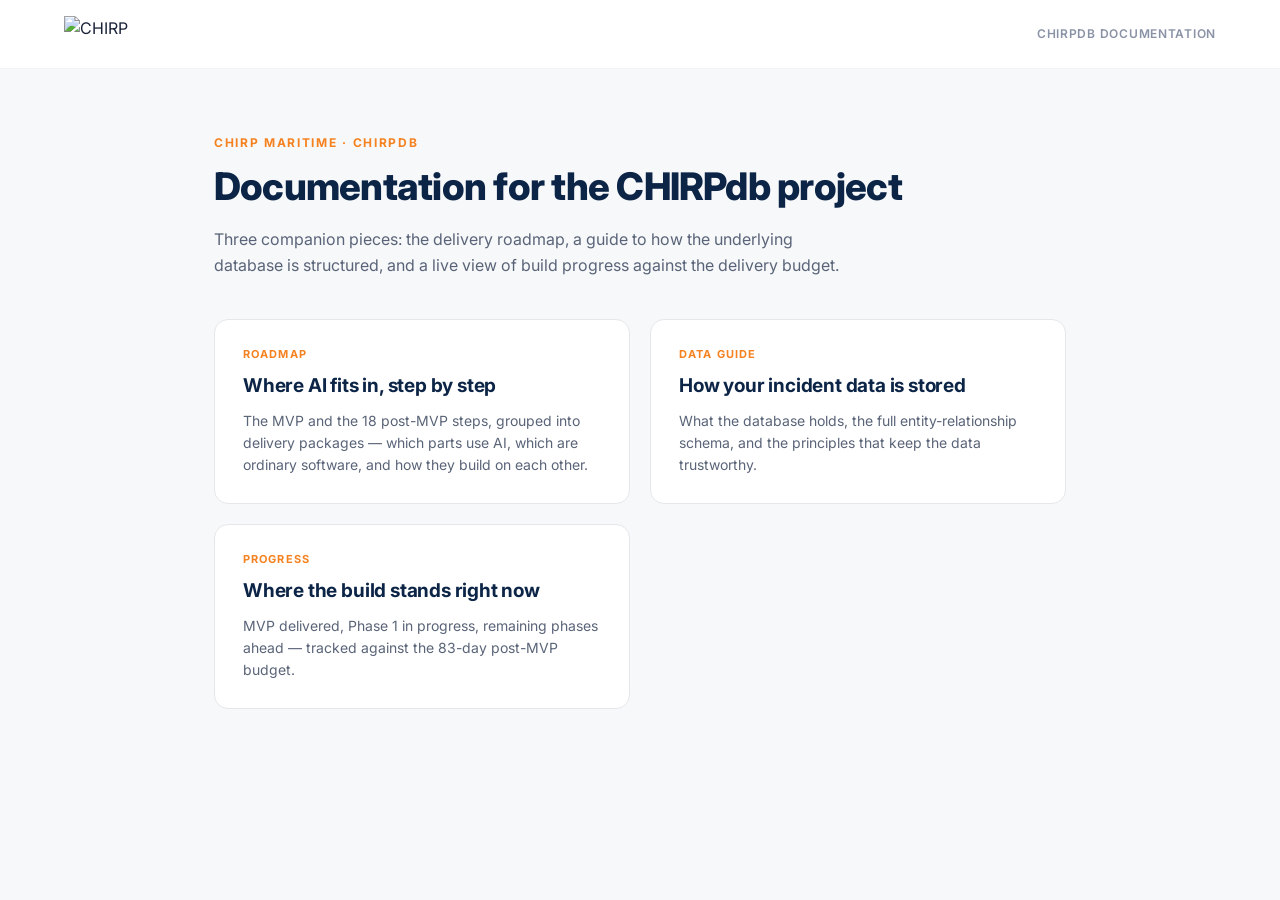
==== index.html @ 530a9806 "feat: progress tracker" ====
<!doctype html>
<html lang="en">
  <head>
    <meta charset="UTF-8" />
    <meta name="viewport" content="width=device-width, initial-scale=1.0" />
    <title>CHIRPdb Documentation</title>
    <link rel="preconnect" href="https://fonts.googleapis.com" />
    <link rel="preconnect" href="https://fonts.gstatic.com" crossorigin />
    <link
      href="https://fonts.googleapis.com/css2?family=Inter:wght@400;500;600;700;800&display=swap"
      rel="stylesheet"
    />
    <link rel="stylesheet" href="css/chirp.css" />
    <style>
      body {
        color: var(--text);
        background: var(--bg-soft);
        line-height: 1.6;
      }
      .landing {
        max-width: 900px;
        margin: 0 auto;
        padding: 64px 24px 96px;
      }
      .landing__kicker {
        font-size: 12px;
        font-weight: 700;
        text-transform: uppercase;
        letter-spacing: 0.14em;
        color: var(--orange);
        margin-bottom: 12px;
      }
      .landing h1 {
        font-size: clamp(28px, 4vw, 38px);
        font-weight: 800;
        letter-spacing: -0.02em;
        color: var(--navy-deep);
        margin-bottom: 16px;
        line-height: 1.2;
      }
      .landing__lede {
        font-size: 16px;
        color: var(--text-soft);
        max-width: 640px;
        margin-bottom: 40px;
        line-height: 1.65;
      }
      .docs {
        display: grid;
        grid-template-columns: repeat(2, 1fr);
        gap: 20px;
      }
      .doc-card {
        display: block;
        background: var(--bg-card);
        border: 1px solid var(--border);
        border-radius: 14px;
        padding: 26px 28px;
        text-decoration: none;
        transition:
          border-color 0.18s ease,
          box-shadow 0.18s ease;
      }
      .doc-card:hover {
        border-color: var(--orange);
        box-shadow: var(--shadow-md);
      }
      .doc-card__eyebrow {
        font-size: 11px;
        font-weight: 700;
        text-transform: uppercase;
        letter-spacing: 0.1em;
        color: var(--orange);
        margin-bottom: 8px;
      }
      .doc-card__title {
        font-size: 19px;
        font-weight: 700;
        color: var(--navy-deep);
        margin-bottom: 8px;
        letter-spacing: -0.01em;
      }
      .doc-card__desc {
        font-size: 14px;
        color: var(--text-soft);
        line-height: 1.6;
      }
      @media (max-width: 640px) {
        .docs {
          grid-template-columns: 1fr;
        }
        .landing {
          padding: 48px 18px 64px;
        }
      }
    </style>
  </head>
  <body>
    <header class="site-header">
      <div class="site-header__inner">
        <span class="logo">
          <img
            src="https://chirp.co.uk/app/uploads/2024/07/chirp-logo-blue.svg"
            alt="CHIRP"
            class="logo__img"
          />
        </span>
        <div class="header__spacer"></div>
        <span class="header__tag">CHIRPdb Documentation</span>
      </div>
    </header>

    <main class="landing">
      <div class="landing__kicker">CHIRP Maritime · CHIRPdb</div>
      <h1>Documentation for the CHIRPdb project</h1>
      <p class="landing__lede">
        Three companion pieces: the delivery roadmap, a guide to how the
        underlying database is structured, and a live view of build progress
        against the delivery budget.
      </p>

      <div class="docs">
        <a href="roadmap/index.html" class="doc-card">
          <div class="doc-card__eyebrow">Roadmap</div>
          <div class="doc-card__title">Where AI fits in, step by step</div>
          <p class="doc-card__desc">
            The MVP and the 18 post-MVP steps, grouped into delivery
            packages — which parts use AI, which are ordinary software, and
            how they build on each other.
          </p>
        </a>
        <a href="data/index.html" class="doc-card">
          <div class="doc-card__eyebrow">Data guide</div>
          <div class="doc-card__title">How your incident data is stored</div>
          <p class="doc-card__desc">
            What the database holds, the full entity-relationship schema,
            and the principles that keep the data trustworthy.
          </p>
        </a>
        <a href="progress/index.html" class="doc-card">
          <div class="doc-card__eyebrow">Progress</div>
          <div class="doc-card__title">Where the build stands right now</div>
          <p class="doc-card__desc">
            MVP delivered, Phase 1 in progress, remaining phases ahead —
            tracked against the 83-day post-MVP budget.
          </p>
        </a>
      </div>
    </main>
  </body>
</html>
---- css/chirp.css ----
:root {
  --orange: #f58220;
  --orange-deep: #e26f0f;
  --orange-soft: #fef1e3;
  --orange-tint: #fff8f0;
  --navy: #15375e;
  --navy-deep: #0c2547;
  --navy-soft: #2a4e78;
  --text: #1a2238;
  --text-soft: #5a6478;
  --text-mute: #8a92a6;
  --bg: #ffffff;
  --bg-soft: #f7f8fa;
  --bg-card: #ffffff;
  --border: #e5e7eb;
  --border-soft: #f0f2f5;
  --shadow-sm: 0 1px 2px rgba(15, 38, 69, 0.04);
  --shadow-md: 0 4px 12px rgba(15, 38, 69, 0.06);
  --shadow-lg: 0 12px 32px rgba(15, 38, 69, 0.08);
}

* {
  box-sizing: border-box;
  margin: 0;
  padding: 0;
}
html {
  scroll-behavior: smooth;
  -webkit-text-size-adjust: 100%;
}
body {
  font-family:
    "Inter",
    -apple-system,
    BlinkMacSystemFont,
    "Segoe UI",
    Roboto,
    Helvetica,
    Arial,
    sans-serif;
}

/* site header, shared across every page */
.site-header {
  background: rgba(255, 255, 255, 0.92);
  backdrop-filter: saturate(180%) blur(8px);
  -webkit-backdrop-filter: saturate(180%) blur(8px);
  border-bottom: 1px solid var(--border-soft);
  position: sticky;
  top: 0;
  z-index: 100;
}
.site-header__inner {
  max-width: 1200px;
  margin: 0 auto;
  padding: 16px 24px;
  display: flex;
  align-items: center;
  gap: 14px;
}
.logo {
  display: flex;
  align-items: baseline;
  gap: 14px;
  text-decoration: none;
}
.logo__mark {
  font-family: "Inter", sans-serif;
  font-weight: 800;
  font-size: 26px;
  letter-spacing: -0.02em;
  color: var(--navy-deep);
  line-height: 1;
  font-style: italic;
  white-space: nowrap;
}
.logo__mark .bang {
  color: var(--orange);
  font-style: normal;
  display: inline-block;
  transform: translateY(-1px);
}
.logo__img {
  height: 36px;
  width: auto;
  display: block;
}
.header__spacer {
  flex: 1;
}
.header__tag {
  font-size: 12px;
  color: var(--text-mute);
  font-weight: 600;
  letter-spacing: 0.06em;
  text-transform: uppercase;
  white-space: nowrap;
}
@media (max-width: 720px) {
  .site-header__inner {
    padding: 14px 18px;
    gap: 10px;
  }
  .logo__mark {
    font-size: 22px;
  }
  .logo__img {
    height: 30px;
  }
  .header__tag {
    font-size: 11px;
  }
}
@media (max-width: 420px) {
  .header__tag {
    display: none;
  }
}

/* shared pill button */
.btn {
  display: inline-flex;
  align-items: center;
  gap: 8px;
  padding: 8px 14px;
  border-radius: 999px;
  border: 1px solid var(--border);
  background: var(--bg-card);
  color: var(--text-soft);
  font-family: inherit;
  font-size: 13px;
  font-weight: 600;
  cursor: pointer;
  transition: all 0.18s ease;
  white-space: nowrap;
}
.btn:hover {
  color: var(--orange);
  border-color: var(--orange);
}

/* shared dark footer bar */
.footer {
  background: var(--navy-deep);
  color: rgba(255, 255, 255, 0.5);
  padding: 28px 24px;
  text-align: center;
  font-size: 13px;
}
.footer__inner {
  max-width: 900px;
  margin: 0 auto;
  display: flex;
  align-items: center;
  justify-content: space-between;
  gap: 14px;
  flex-wrap: wrap;
}
.footer__logo .logo__mark {
  color: #fff;
  font-size: 22px;
}
.footer__logo .logo__mark .bang {
  color: var(--orange);
}

@media (prefers-reduced-motion: reduce) {
  *,
  *::before,
  *::after {
    transition-duration: 0.01ms !important;
    animation-duration: 0.01ms !important;
  }
  html {
    scroll-behavior: auto;
  }
}
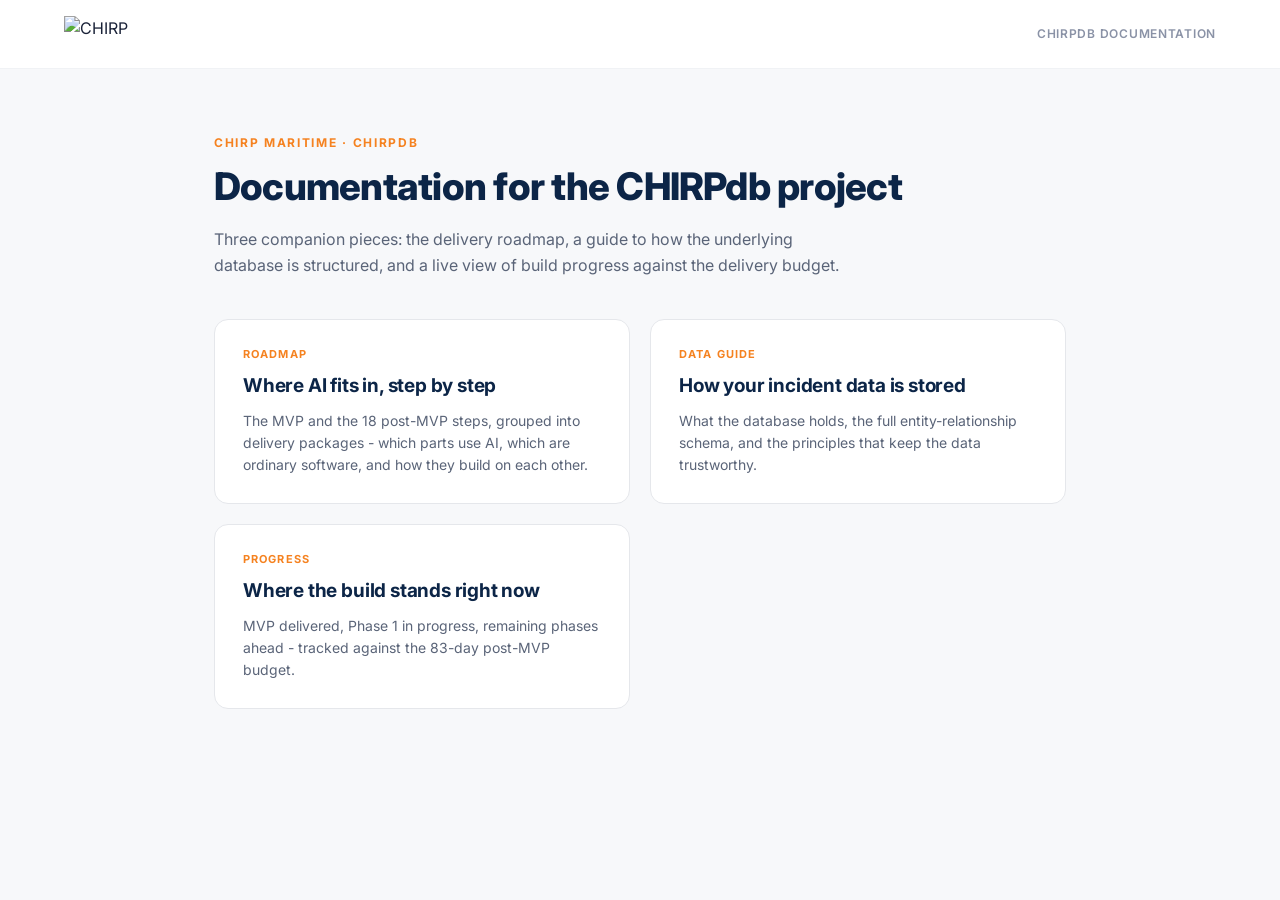
==== commit 713d5360: "fix: remove emdashes" ====
--- a/index.html
+++ b/index.html
@@ -125,7 +125,7 @@
           <div class="doc-card__title">Where AI fits in, step by step</div>
           <p class="doc-card__desc">
             The MVP and the 18 post-MVP steps, grouped into delivery
-            packages — which parts use AI, which are ordinary software, and
+            packages - which parts use AI, which are ordinary software, and
             how they build on each other.
           </p>
         </a>
@@ -141,7 +141,7 @@
           <div class="doc-card__eyebrow">Progress</div>
           <div class="doc-card__title">Where the build stands right now</div>
           <p class="doc-card__desc">
-            MVP delivered, Phase 1 in progress, remaining phases ahead —
+            MVP delivered, Phase 1 in progress, remaining phases ahead -
             tracked against the 83-day post-MVP budget.
           </p>
         </a>
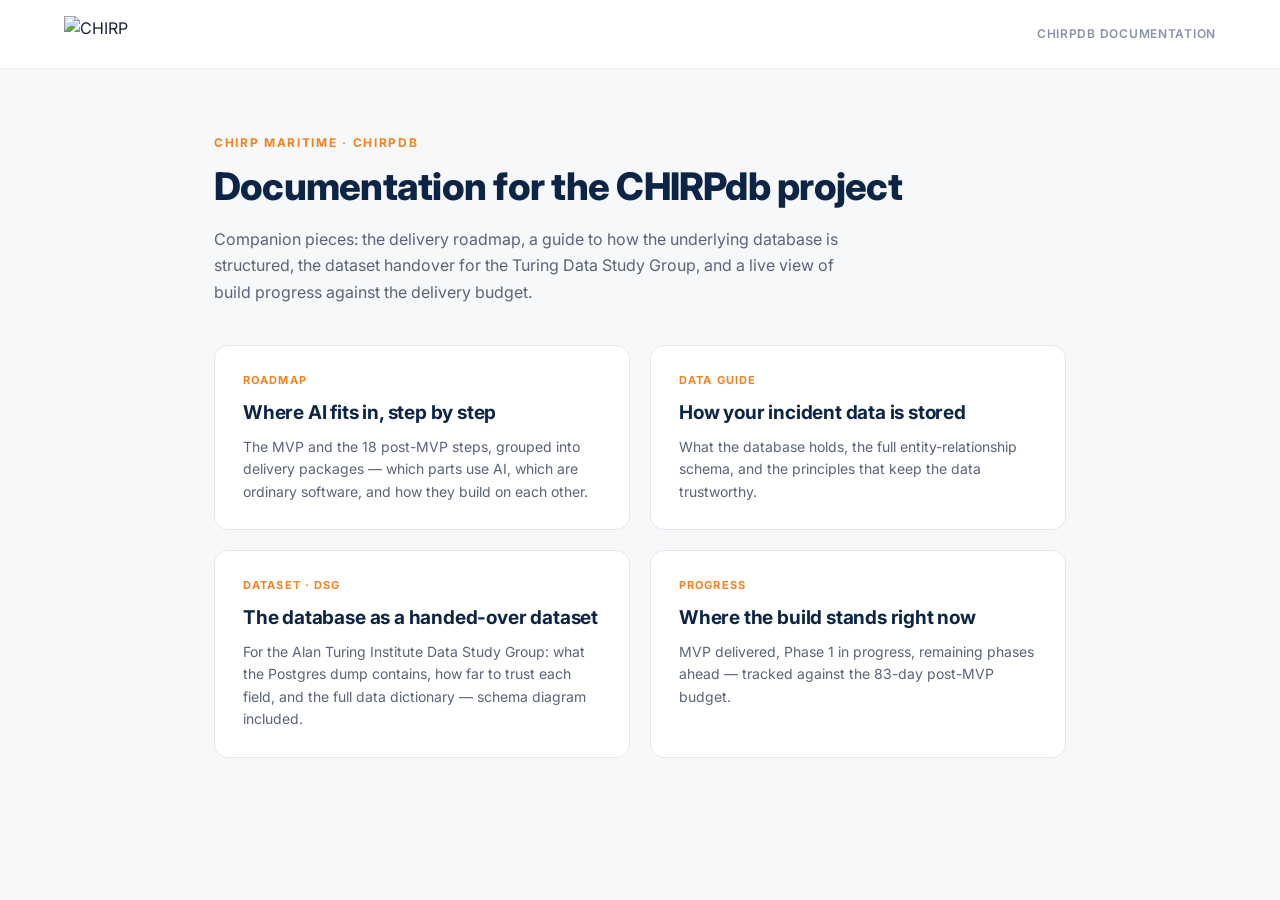
==== commit 0966aa3a: "feat(dataset): add pages" ====
--- a/index.html
+++ b/index.html
@@ -114,9 +114,9 @@
       <div class="landing__kicker">CHIRP Maritime · CHIRPdb</div>
       <h1>Documentation for the CHIRPdb project</h1>
       <p class="landing__lede">
-        Three companion pieces: the delivery roadmap, a guide to how the
-        underlying database is structured, and a live view of build progress
-        against the delivery budget.
+        Companion pieces: the delivery roadmap, a guide to how the underlying
+        database is structured, the dataset handover for the Turing Data Study
+        Group, and a live view of build progress against the delivery budget.
       </p>
 
       <div class="docs">
@@ -125,7 +125,7 @@
           <div class="doc-card__title">Where AI fits in, step by step</div>
           <p class="doc-card__desc">
             The MVP and the 18 post-MVP steps, grouped into delivery
-            packages - which parts use AI, which are ordinary software, and
+            packages — which parts use AI, which are ordinary software, and
             how they build on each other.
           </p>
         </a>
@@ -137,11 +137,20 @@
             and the principles that keep the data trustworthy.
           </p>
         </a>
+        <a href="dataset/index.html" class="doc-card">
+          <div class="doc-card__eyebrow">Dataset · DSG</div>
+          <div class="doc-card__title">The database as a handed-over dataset</div>
+          <p class="doc-card__desc">
+            For the Alan Turing Institute Data Study Group: what the Postgres
+            dump contains, how far to trust each field, and the full data
+            dictionary — schema diagram included.
+          </p>
+        </a>
         <a href="progress/index.html" class="doc-card">
           <div class="doc-card__eyebrow">Progress</div>
           <div class="doc-card__title">Where the build stands right now</div>
           <p class="doc-card__desc">
-            MVP delivered, Phase 1 in progress, remaining phases ahead -
+            MVP delivered, Phase 1 in progress, remaining phases ahead —
             tracked against the 83-day post-MVP budget.
           </p>
         </a>
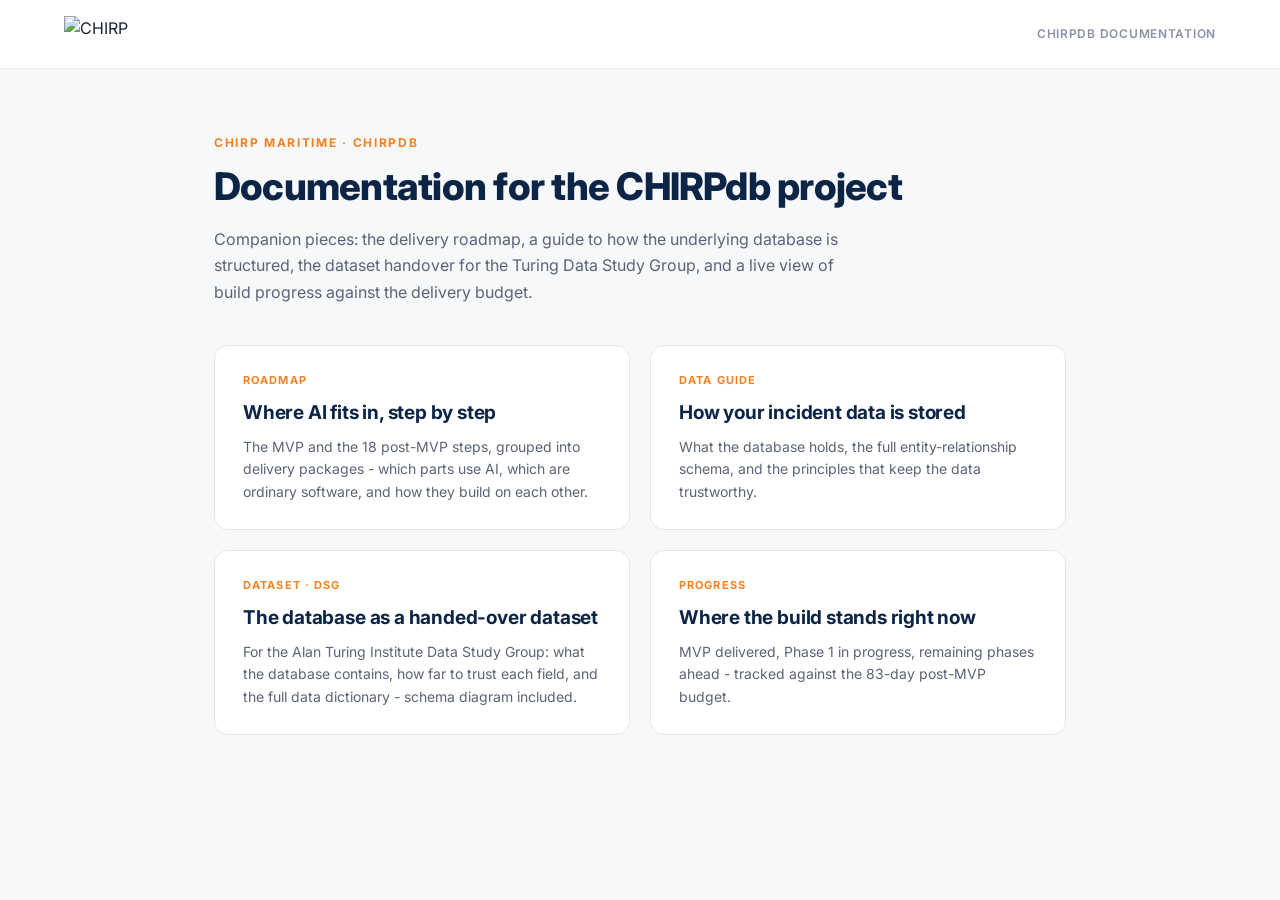
==== commit f82bd23f: "fix(dataset): address review — dead README link, em dashes, callout token" ====
--- a/index.html
+++ b/index.html
@@ -125,7 +125,7 @@
           <div class="doc-card__title">Where AI fits in, step by step</div>
           <p class="doc-card__desc">
             The MVP and the 18 post-MVP steps, grouped into delivery
-            packages — which parts use AI, which are ordinary software, and
+            packages - which parts use AI, which are ordinary software, and
             how they build on each other.
           </p>
         </a>
@@ -141,16 +141,16 @@
           <div class="doc-card__eyebrow">Dataset · DSG</div>
           <div class="doc-card__title">The database as a handed-over dataset</div>
           <p class="doc-card__desc">
-            For the Alan Turing Institute Data Study Group: what the Postgres
-            dump contains, how far to trust each field, and the full data
-            dictionary — schema diagram included.
+            For the Alan Turing Institute Data Study Group: what the database
+            contains, how far to trust each field, and the full data
+            dictionary - schema diagram included.
           </p>
         </a>
         <a href="progress/index.html" class="doc-card">
           <div class="doc-card__eyebrow">Progress</div>
           <div class="doc-card__title">Where the build stands right now</div>
           <p class="doc-card__desc">
-            MVP delivered, Phase 1 in progress, remaining phases ahead —
+            MVP delivered, Phase 1 in progress, remaining phases ahead -
             tracked against the 83-day post-MVP budget.
           </p>
         </a>
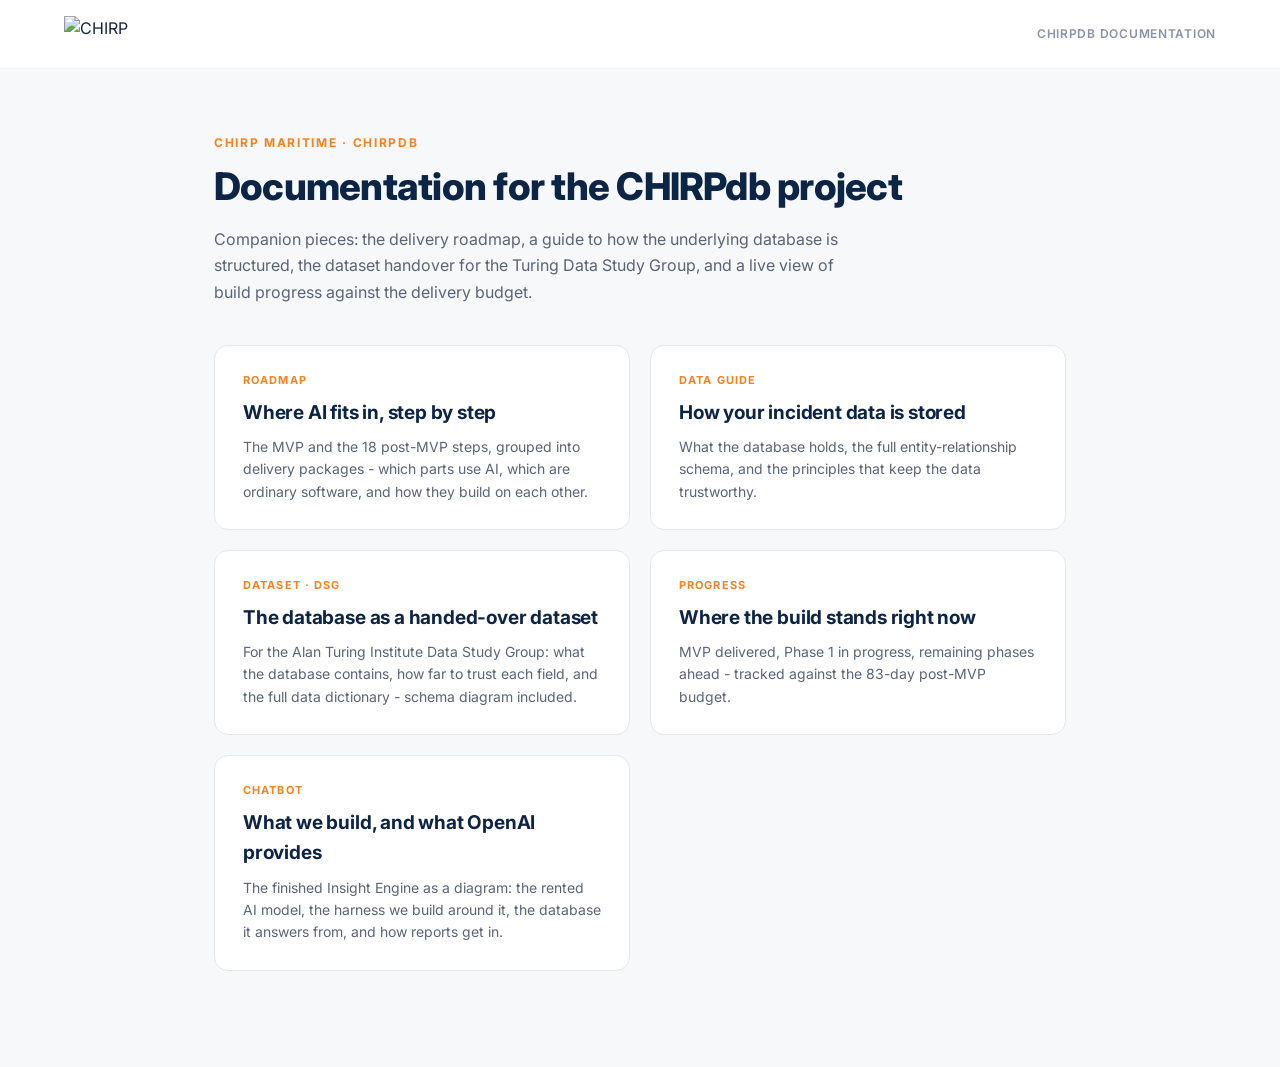
==== commit ee6b7ba5: "docs(landing): link the chatbot page" ====
--- a/index.html
+++ b/index.html
@@ -154,6 +154,15 @@
             tracked against the 83-day post-MVP budget.
           </p>
         </a>
+        <a href="chatbot/index.html" class="doc-card">
+          <div class="doc-card__eyebrow">Chatbot</div>
+          <div class="doc-card__title">What we build, and what OpenAI provides</div>
+          <p class="doc-card__desc">
+            The finished Insight Engine as a diagram: the rented AI model, the
+            harness we build around it, the database it answers from, and how
+            reports get in.
+          </p>
+        </a>
       </div>
     </main>
   </body>
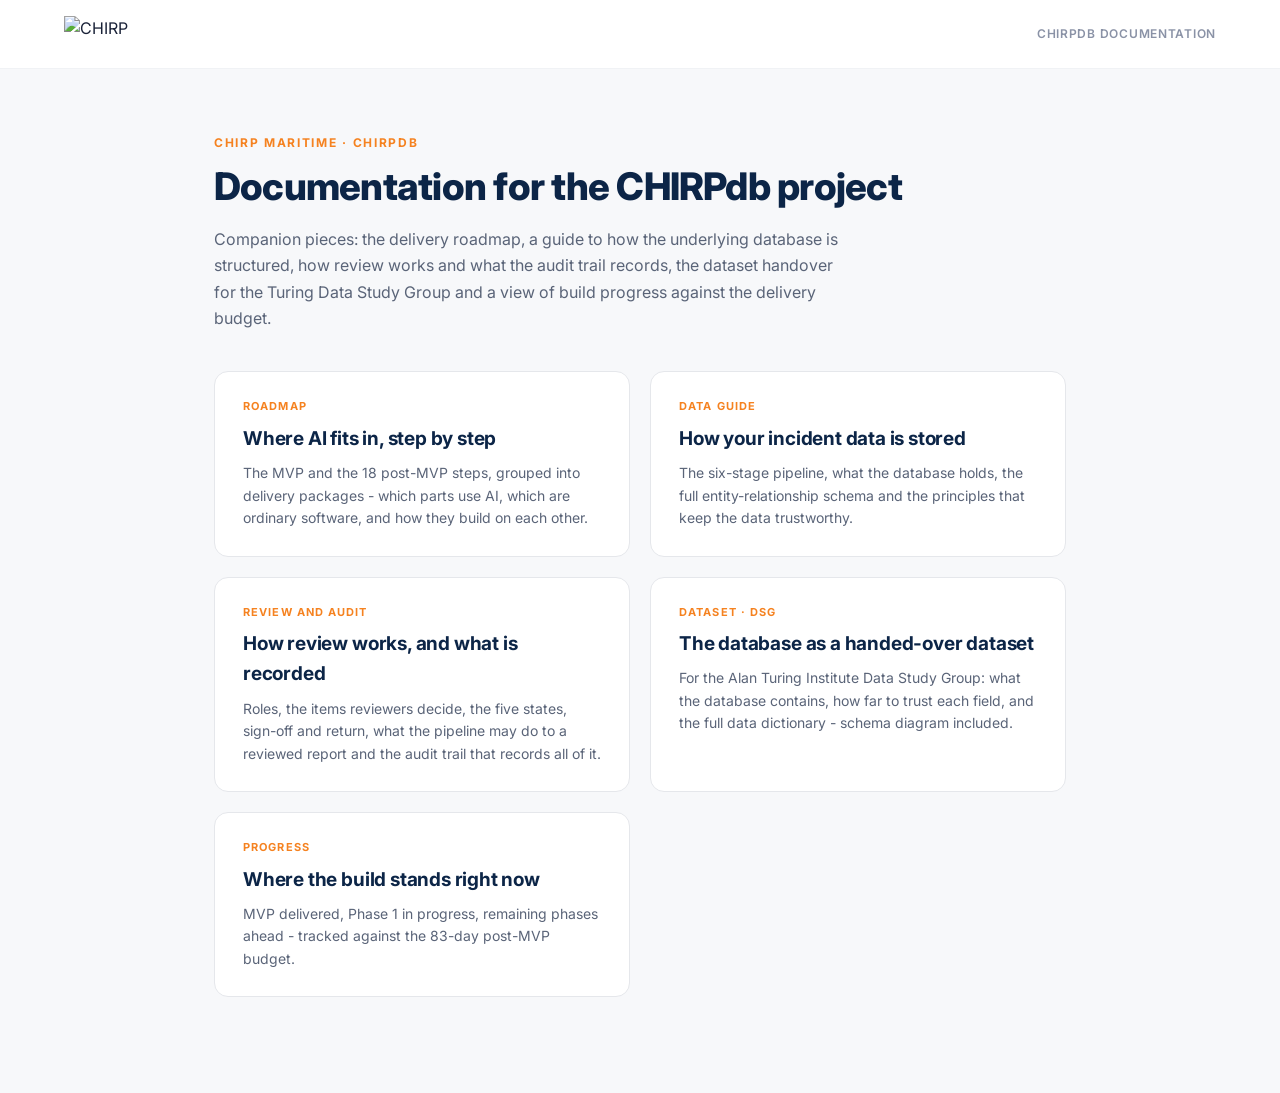
==== commit 4b35eff2: "docs(data): refresh the data guide for the six-stage pipeline and the seven areas The guide still de" ====
--- a/index.html
+++ b/index.html
@@ -115,8 +115,9 @@
       <h1>Documentation for the CHIRPdb project</h1>
       <p class="landing__lede">
         Companion pieces: the delivery roadmap, a guide to how the underlying
-        database is structured, the dataset handover for the Turing Data Study
-        Group, and a live view of build progress against the delivery budget.
+        database is structured, how review works and what the audit trail
+        records, the dataset handover for the Turing Data Study Group and a
+        view of build progress against the delivery budget.
       </p>
 
       <div class="docs">
@@ -133,8 +134,18 @@
           <div class="doc-card__eyebrow">Data guide</div>
           <div class="doc-card__title">How your incident data is stored</div>
           <p class="doc-card__desc">
-            What the database holds, the full entity-relationship schema,
-            and the principles that keep the data trustworthy.
+            The six-stage pipeline, what the database holds, the full
+            entity-relationship schema and the principles that keep the data
+            trustworthy.
+          </p>
+        </a>
+        <a href="review/index.html" class="doc-card">
+          <div class="doc-card__eyebrow">Review and audit</div>
+          <div class="doc-card__title">How review works, and what is recorded</div>
+          <p class="doc-card__desc">
+            Roles, the items reviewers decide, the five states, sign-off and
+            return, what the pipeline may do to a reviewed report and the
+            audit trail that records all of it.
           </p>
         </a>
         <a href="dataset/index.html" class="doc-card">
@@ -154,15 +165,6 @@
             tracked against the 83-day post-MVP budget.
           </p>
         </a>
-        <a href="chatbot/index.html" class="doc-card">
-          <div class="doc-card__eyebrow">Chatbot</div>
-          <div class="doc-card__title">What we build, and what OpenAI provides</div>
-          <p class="doc-card__desc">
-            The finished Insight Engine as a diagram: the rented AI model, the
-            harness we build around it, the database it answers from, and how
-            reports get in.
-          </p>
-        </a>
       </div>
     </main>
   </body>
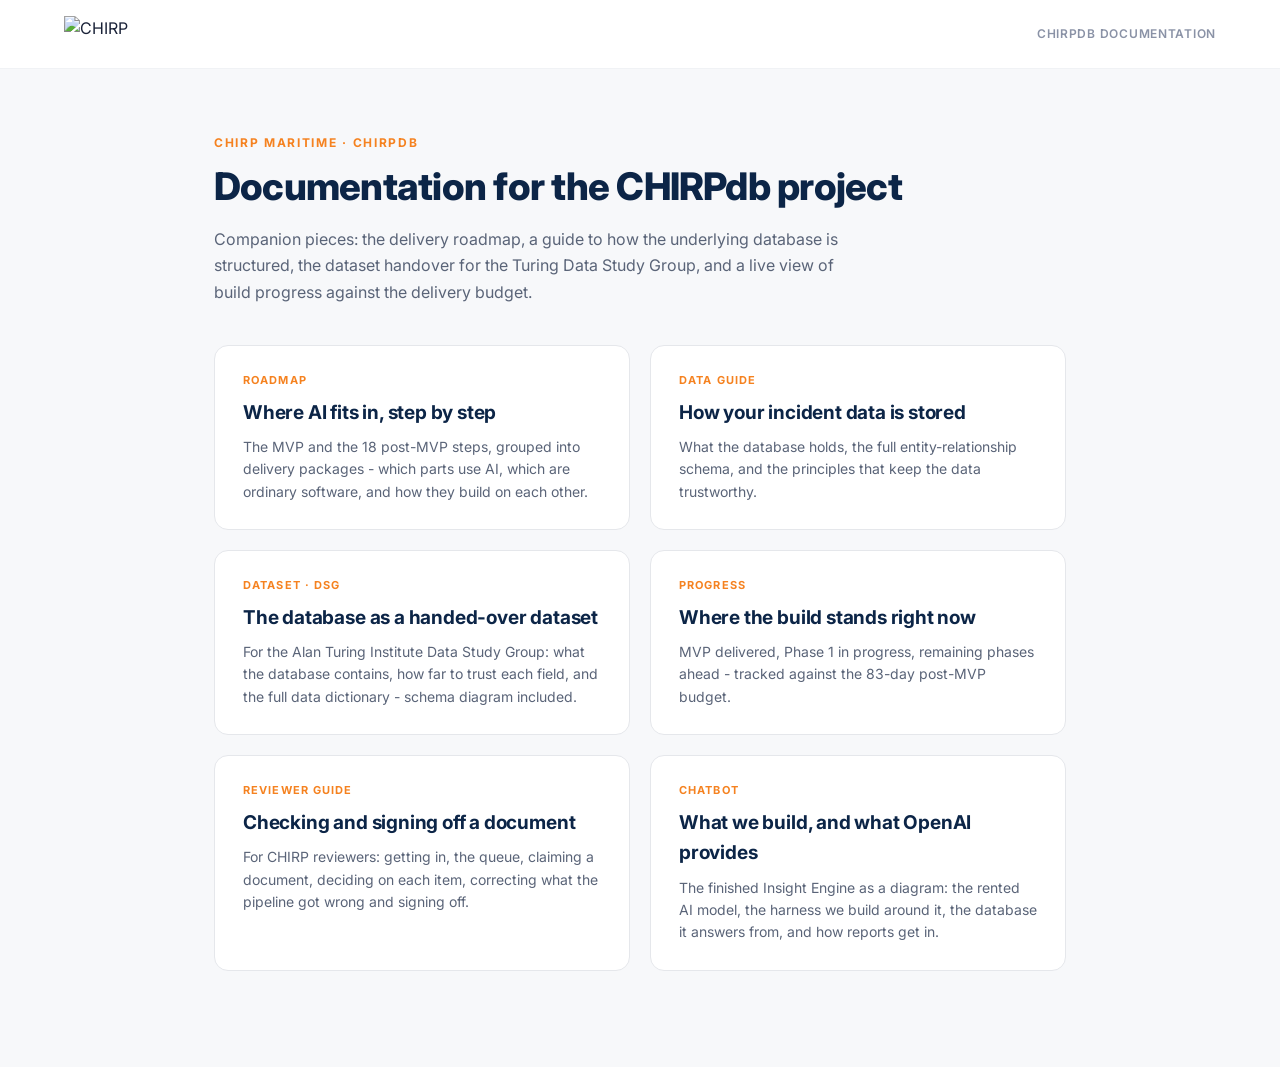
==== commit 7de18779: "docs(reviewer): add the reviewer guide page and link it from the hub" ====
--- a/index.html
+++ b/index.html
@@ -115,9 +115,8 @@
       <h1>Documentation for the CHIRPdb project</h1>
       <p class="landing__lede">
         Companion pieces: the delivery roadmap, a guide to how the underlying
-        database is structured, how review works and what the audit trail
-        records, the dataset handover for the Turing Data Study Group and a
-        view of build progress against the delivery budget.
+        database is structured, the dataset handover for the Turing Data Study
+        Group, and a live view of build progress against the delivery budget.
       </p>
 
       <div class="docs">
@@ -134,18 +133,8 @@
           <div class="doc-card__eyebrow">Data guide</div>
           <div class="doc-card__title">How your incident data is stored</div>
           <p class="doc-card__desc">
-            The six-stage pipeline, what the database holds, the full
-            entity-relationship schema and the principles that keep the data
-            trustworthy.
-          </p>
-        </a>
-        <a href="review/index.html" class="doc-card">
-          <div class="doc-card__eyebrow">Review and audit</div>
-          <div class="doc-card__title">How review works, and what is recorded</div>
-          <p class="doc-card__desc">
-            Roles, the items reviewers decide, the five states, sign-off and
-            return, what the pipeline may do to a reviewed report and the
-            audit trail that records all of it.
+            What the database holds, the full entity-relationship schema,
+            and the principles that keep the data trustworthy.
           </p>
         </a>
         <a href="dataset/index.html" class="doc-card">
@@ -165,6 +154,24 @@
             tracked against the 83-day post-MVP budget.
           </p>
         </a>
+        <a href="reviewer/index.html" class="doc-card">
+          <div class="doc-card__eyebrow">Reviewer guide</div>
+          <div class="doc-card__title">Checking and signing off a document</div>
+          <p class="doc-card__desc">
+            For CHIRP reviewers: getting in, the queue, claiming a document,
+            deciding on each item, correcting what the pipeline got wrong and
+            signing off.
+          </p>
+        </a>
+        <a href="chatbot/index.html" class="doc-card">
+          <div class="doc-card__eyebrow">Chatbot</div>
+          <div class="doc-card__title">What we build, and what OpenAI provides</div>
+          <p class="doc-card__desc">
+            The finished Insight Engine as a diagram: the rented AI model, the
+            harness we build around it, the database it answers from, and how
+            reports get in.
+          </p>
+        </a>
       </div>
     </main>
   </body>
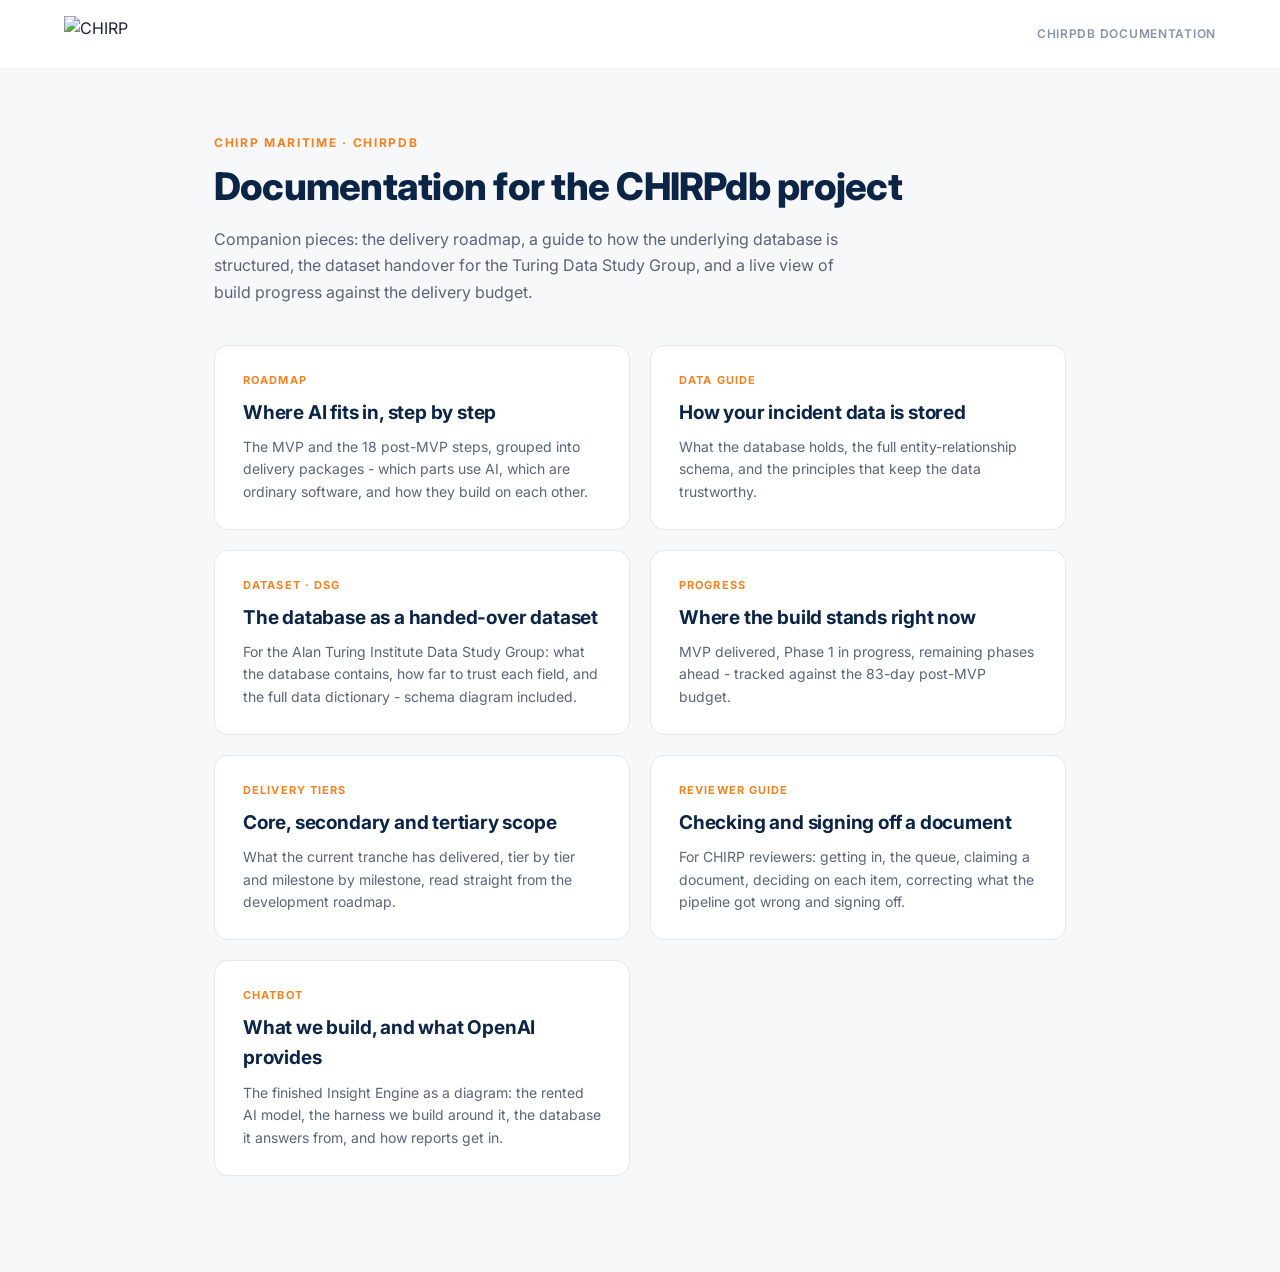
==== commit 57f2128a: "docs(hub): link the delivery tiers page" ====
--- a/index.html
+++ b/index.html
@@ -154,6 +154,14 @@
             tracked against the 83-day post-MVP budget.
           </p>
         </a>
+        <a href="tiers/index.html" class="doc-card">
+          <div class="doc-card__eyebrow">Delivery tiers</div>
+          <div class="doc-card__title">Core, secondary and tertiary scope</div>
+          <p class="doc-card__desc">
+            What the current tranche has delivered, tier by tier and milestone
+            by milestone, read straight from the development roadmap.
+          </p>
+        </a>
         <a href="reviewer/index.html" class="doc-card">
           <div class="doc-card__eyebrow">Reviewer guide</div>
           <div class="doc-card__title">Checking and signing off a document</div>
